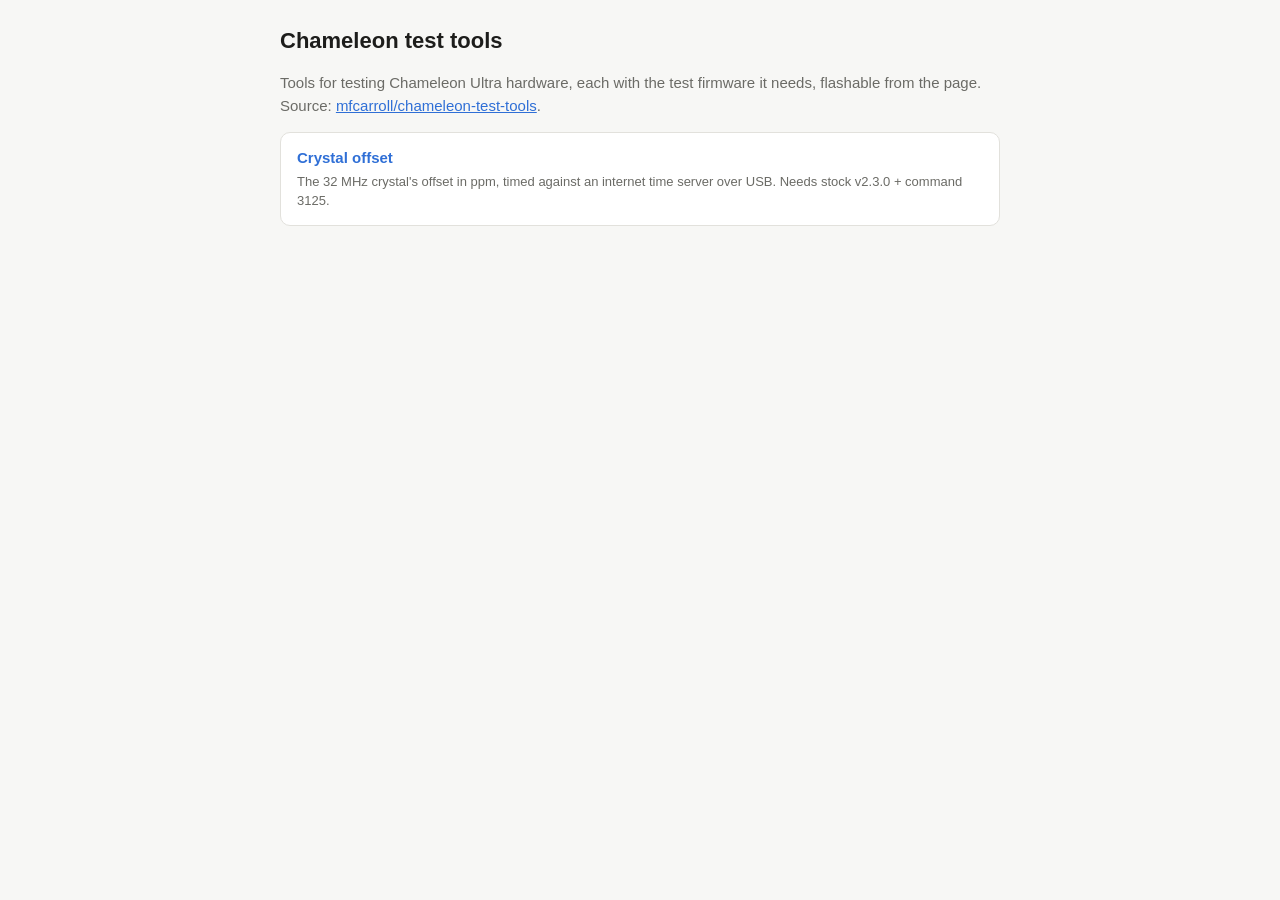
==== index.html @ 8739d701 "Crystal offset tool, with test and stock firmware for flashing Co-Authored-By: Claude Opus 5.5 <nore" ====
<!doctype html>
<html lang="en">
<head>
<meta charset="utf-8">
<meta name="viewport" content="width=device-width, initial-scale=1">
<title>Chameleon Test Tools</title>
<style>
  :root { --bg: #f7f7f5; --panel: #ffffff; --text: #1d1d1b; --muted: #6b6b66; --line: #e2e1dc; --accent: #2f6fd6; }
  @media (prefers-color-scheme: dark) {
    :root:not([data-theme="light"]) { --bg: #141413; --panel: #1e1e1c; --text: #ecebe6; --muted: #9b9a93; --line: #34332f; --accent: #6ea0f0; }
  }
  body { margin: 0; background: var(--bg); color: var(--text); font: 15px/1.5 -apple-system, BlinkMacSystemFont, "Segoe UI", Roboto, sans-serif; }
  main { max-width: 720px; margin: 0 auto; padding: 24px 16px 48px; }
  h1 { font-size: 22px; margin: 0 0 4px; }
  p { color: var(--muted); }
  a { color: var(--accent); }
  .tool { display: block; background: var(--panel); border: 1px solid var(--line); border-radius: 10px; padding: 14px 16px; margin: 12px 0; text-decoration: none; color: var(--text); }
  .tool b { color: var(--accent); }
  .tool span { display: block; color: var(--muted); font-size: 13px; margin-top: 2px; }
</style>
</head>
<body>
<main>
  <h1>Chameleon test tools</h1>
  <p>Tools for testing Chameleon Ultra hardware, each with the test firmware it needs, flashable from the page.
    Source: <a href="https://github.com/mfcarroll/chameleon-test-tools">mfcarroll/chameleon-test-tools</a>.</p>
  <a class="tool" href="crystal/"><b>Crystal offset</b>
    <span>The 32 MHz crystal's offset in ppm, timed against an internet time server over USB. Needs stock v2.3.0 + command 3125.</span></a>
</main>
</body>
</html>
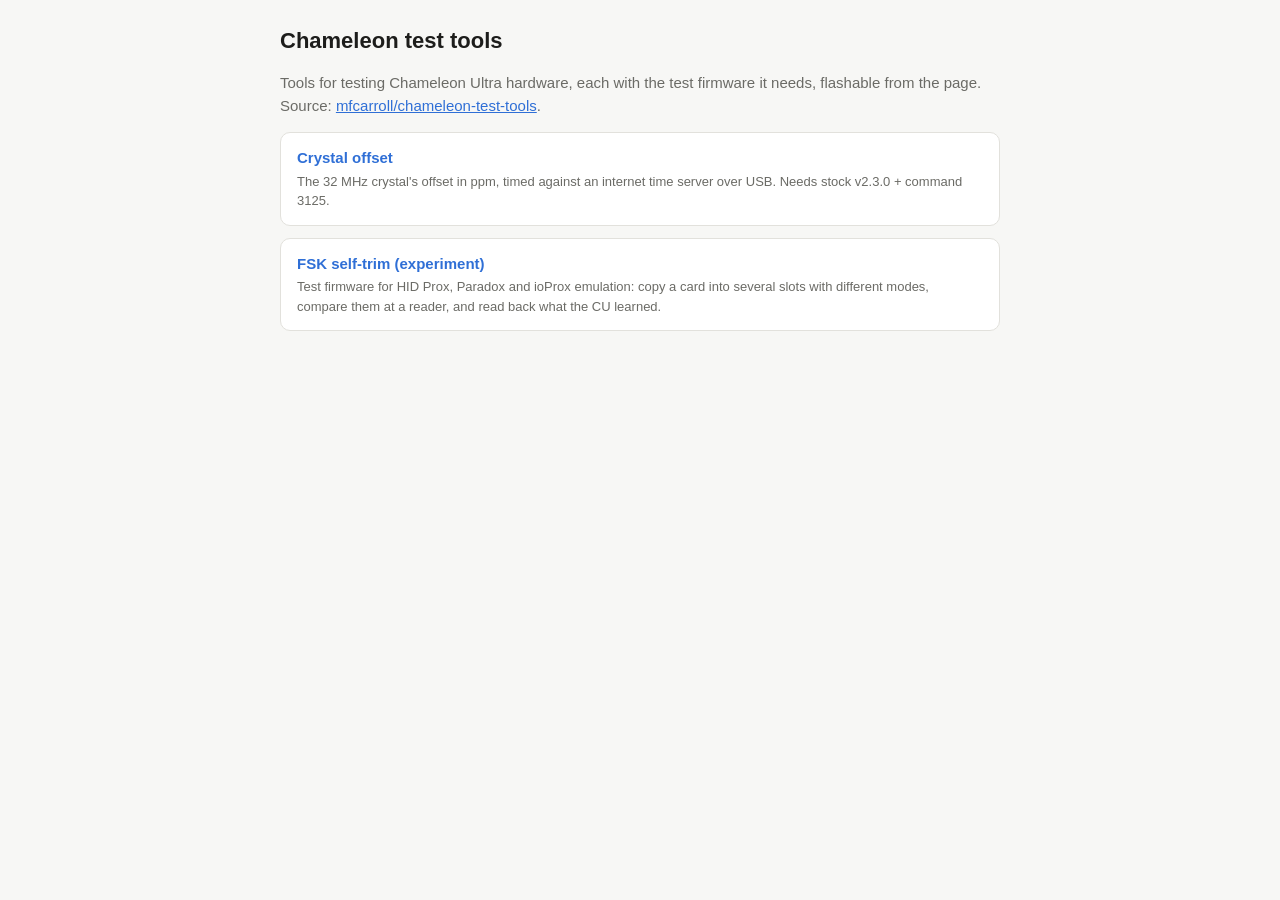
==== commit 9585ab91: "FSK self-trim experiment page, with test and stock firmware for flashing Sets per-slot emulation mod" ====
--- a/index.html
+++ b/index.html
@@ -26,6 +26,8 @@
     Source: <a href="https://github.com/mfcarroll/chameleon-test-tools">mfcarroll/chameleon-test-tools</a>.</p>
   <a class="tool" href="crystal/"><b>Crystal offset</b>
     <span>The 32 MHz crystal's offset in ppm, timed against an internet time server over USB. Needs stock v2.3.0 + command 3125.</span></a>
+  <a class="tool" href="selftrim/"><b>FSK self-trim (experiment)</b>
+    <span>Test firmware for HID Prox, Paradox and ioProx emulation: copy a card into several slots with different modes, compare them at a reader, and read back what the CU learned.</span></a>
 </main>
 </body>
 </html>
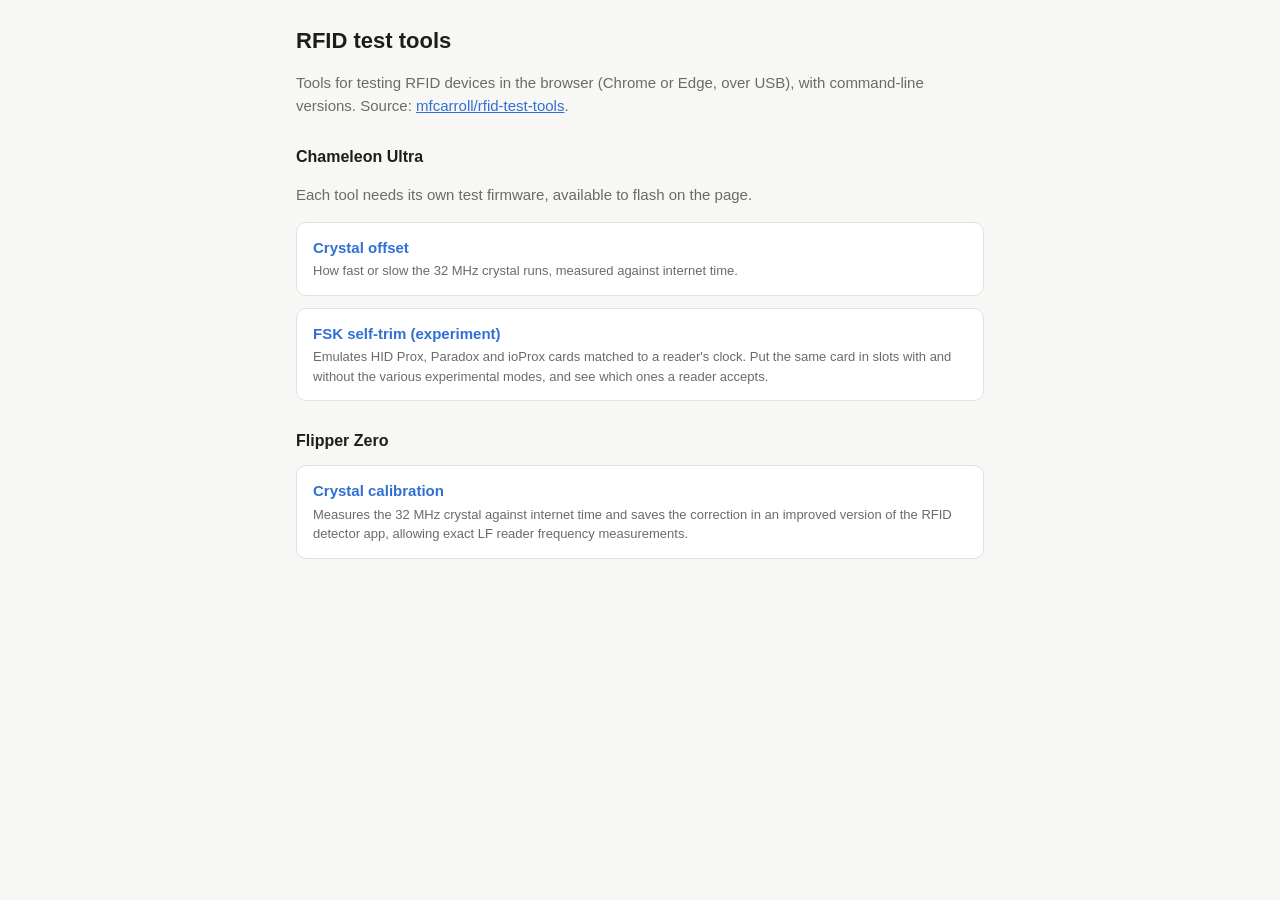
==== commit 8a16ee26: "Flipper Zero crystal calibration; tools grouped by device Pages move to chameleon/crystal/, chameleo" ====
--- a/index.html
+++ b/index.html
@@ -1,33 +1,51 @@
 <!doctype html>
 <html lang="en">
-<head>
-<meta charset="utf-8">
-<meta name="viewport" content="width=device-width, initial-scale=1">
-<title>Chameleon Test Tools</title>
-<style>
-  :root { --bg: #f7f7f5; --panel: #ffffff; --text: #1d1d1b; --muted: #6b6b66; --line: #e2e1dc; --accent: #2f6fd6; }
-  @media (prefers-color-scheme: dark) {
-    :root:not([data-theme="light"]) { --bg: #141413; --panel: #1e1e1c; --text: #ecebe6; --muted: #9b9a93; --line: #34332f; --accent: #6ea0f0; }
-  }
-  body { margin: 0; background: var(--bg); color: var(--text); font: 15px/1.5 -apple-system, BlinkMacSystemFont, "Segoe UI", Roboto, sans-serif; }
-  main { max-width: 720px; margin: 0 auto; padding: 24px 16px 48px; }
-  h1 { font-size: 22px; margin: 0 0 4px; }
-  p { color: var(--muted); }
-  a { color: var(--accent); }
-  .tool { display: block; background: var(--panel); border: 1px solid var(--line); border-radius: 10px; padding: 14px 16px; margin: 12px 0; text-decoration: none; color: var(--text); }
-  .tool b { color: var(--accent); }
-  .tool span { display: block; color: var(--muted); font-size: 13px; margin-top: 2px; }
-</style>
-</head>
-<body>
-<main>
-  <h1>Chameleon test tools</h1>
-  <p>Tools for testing Chameleon Ultra hardware, each with the test firmware it needs, flashable from the page.
-    Source: <a href="https://github.com/mfcarroll/chameleon-test-tools">mfcarroll/chameleon-test-tools</a>.</p>
-  <a class="tool" href="crystal/"><b>Crystal offset</b>
-    <span>The 32 MHz crystal's offset in ppm, timed against an internet time server over USB. Needs stock v2.3.0 + command 3125.</span></a>
-  <a class="tool" href="selftrim/"><b>FSK self-trim (experiment)</b>
-    <span>Test firmware for HID Prox, Paradox and ioProx emulation: copy a card into several slots with different modes, compare them at a reader, and read back what the CU learned.</span></a>
-</main>
-</body>
+  <head>
+    <meta charset="utf-8" />
+    <meta name="viewport" content="width=device-width, initial-scale=1" />
+    <title>RFID Test Tools</title>
+    <link rel="stylesheet" href="common/style.css" />
+  </head>
+  <body class="home">
+    <main>
+      <h1>RFID test tools</h1>
+      <p>
+        Tools for testing RFID devices in the browser (Chrome or Edge, over
+        USB), with command-line versions. Source:
+        <a href="https://github.com/mfcarroll/rfid-test-tools"
+          >mfcarroll/rfid-test-tools</a
+        >.
+      </p>
+
+      <h2>Chameleon Ultra</h2>
+      <p>
+        Each tool needs its own test firmware, available to flash on the page.
+      </p>
+      <a class="tool" href="chameleon/crystal/"
+        ><b>Crystal offset</b>
+        <span
+          >How fast or slow the 32 MHz crystal runs, measured against internet
+          time.</span
+        ></a
+      >
+      <a class="tool" href="chameleon/selftrim/"
+        ><b>FSK self-trim (experiment)</b>
+        <span
+          >Emulates HID Prox, Paradox and ioProx cards matched to a reader's
+          clock. Put the same card in slots with and without the various
+          experimental modes, and see which ones a reader accepts.</span
+        ></a
+      >
+
+      <h2>Flipper Zero</h2>
+      <a class="tool" href="flipper/crystal/"
+        ><b>Crystal calibration</b>
+        <span
+          >Measures the 32 MHz crystal against internet time and saves the
+          correction in an improved version of the RFID detector app, allowing
+          exact LF reader frequency measurements.</span
+        ></a
+      >
+    </main>
+  </body>
 </html>
--- a/common/style.css
+++ b/common/style.css
@@ -0,0 +1,257 @@
+/* Shared by every page. Colors are tokens on :root, with a dark theme. */
+
+:root {
+  --bg: #f7f7f5;
+  --panel: #ffffff;
+  --text: #1d1d1b;
+  --muted: #6b6b66;
+  --line: #e2e1dc;
+  --accent: #2f6fd6;
+  --good: #1f8a4c;
+  --warn: #b26b00;
+  --bad: #c0392b;
+  --dot: #9aa3b2;
+  --fast: #2f6fd6;
+  --hl: #eef3fc;
+}
+@media (prefers-color-scheme: dark) {
+  :root:not([data-theme="light"]) {
+    --bg: #141413;
+    --panel: #1e1e1c;
+    --text: #ecebe6;
+    --muted: #9b9a93;
+    --line: #34332f;
+    --accent: #6ea0f0;
+    --good: #4cc47f;
+    --warn: #e0a040;
+    --bad: #ef6b5b;
+    --dot: #5d6470;
+    --fast: #6ea0f0;
+    --hl: #232a36;
+  }
+}
+* {
+  box-sizing: border-box;
+}
+body {
+  margin: 0;
+  background: var(--bg);
+  color: var(--text);
+  font:
+    15px/1.5 -apple-system,
+    BlinkMacSystemFont,
+    "Segoe UI",
+    Roboto,
+    sans-serif;
+}
+main {
+  max-width: 880px;
+  margin: 0 auto;
+  padding: 24px 16px 48px;
+}
+h1 {
+  font-size: 22px;
+  margin: 0 0 4px;
+}
+.sub {
+  color: var(--muted);
+  margin: 0 0 20px;
+}
+section {
+  background: var(--panel);
+  border: 1px solid var(--line);
+  border-radius: 10px;
+  padding: 16px;
+  margin-bottom: 16px;
+}
+h2 {
+  font-size: 15px;
+  margin: 0 0 12px;
+}
+h3 {
+  font-size: 14px;
+  margin: 14px 0 4px;
+}
+.row {
+  display: flex;
+  flex-wrap: wrap;
+  gap: 10px 16px;
+  align-items: center;
+}
+label {
+  color: var(--muted);
+  font-size: 13px;
+  display: flex;
+  gap: 6px;
+  align-items: center;
+}
+select,
+input {
+  font: inherit;
+  padding: 4px 6px;
+  border: 1px solid var(--line);
+  border-radius: 6px;
+  background: var(--bg);
+  color: var(--text);
+}
+input[type="number"] {
+  width: 90px;
+}
+button {
+  font: inherit;
+  padding: 6px 14px;
+  border-radius: 6px;
+  border: 1px solid var(--line);
+  background: var(--bg);
+  color: var(--text);
+  cursor: pointer;
+}
+button.primary {
+  background: var(--accent);
+  border-color: var(--accent);
+  color: #fff;
+}
+button:disabled {
+  opacity: 0.45;
+  cursor: default;
+}
+.grid {
+  display: grid;
+  grid-template-columns: repeat(auto-fit, minmax(150px, 1fr));
+  gap: 12px;
+}
+.stat .k {
+  color: var(--muted);
+  font-size: 12px;
+}
+.stat .v {
+  font-variant-numeric: tabular-nums;
+  font-size: 17px;
+}
+.big {
+  font-size: 34px;
+  font-weight: 600;
+  font-variant-numeric: tabular-nums;
+}
+.note {
+  color: var(--muted);
+  font-size: 13px;
+}
+.ok {
+  color: var(--good);
+}
+.warn {
+  color: var(--warn);
+}
+.bad {
+  color: var(--bad);
+}
+canvas {
+  width: 100%;
+  height: 220px;
+  display: block;
+}
+pre {
+  margin: 0;
+  max-height: 220px;
+  overflow: auto;
+  font:
+    12px/1.45 ui-monospace,
+    Menlo,
+    monospace;
+  color: var(--muted);
+  white-space: pre-wrap;
+}
+pre.cmd {
+  background: var(--bg);
+  border: 1px solid var(--line);
+  border-radius: 6px;
+  padding: 8px 10px;
+  color: var(--text);
+  max-height: none;
+  overflow-x: auto;
+  white-space: pre;
+}
+code {
+  font:
+    13px ui-monospace,
+    Menlo,
+    monospace;
+}
+ul,
+ol {
+  margin: 6px 0 0;
+  padding-left: 20px;
+}
+a {
+  color: var(--accent);
+}
+a.back {
+  display: inline-block;
+  margin-bottom: 10px;
+  font-size: 13px;
+  text-decoration: none;
+}
+
+
+/* tables (self-trim) */
+.tablewrap {
+  overflow-x: auto;
+}
+table {
+  border-collapse: collapse;
+  width: 100%;
+  font-variant-numeric: tabular-nums;
+}
+th,
+td {
+  text-align: left;
+  padding: 6px 8px;
+  border-bottom: 1px solid var(--line);
+  white-space: nowrap;
+}
+th {
+  color: var(--muted);
+  font-weight: 500;
+  font-size: 13px;
+}
+tr.active td {
+  background: var(--hl);
+}
+td.dim {
+  color: var(--muted);
+}
+li {
+  margin: 2px 0;
+}
+
+/* home page */
+.home main {
+  max-width: 720px;
+}
+.home h2 {
+  font-size: 16px;
+  margin: 28px 0 0;
+}
+.home p {
+  color: var(--muted);
+}
+.tool {
+  display: block;
+  background: var(--panel);
+  border: 1px solid var(--line);
+  border-radius: 10px;
+  padding: 14px 16px;
+  margin: 12px 0;
+  text-decoration: none;
+  color: var(--text);
+}
+.tool b {
+  color: var(--accent);
+}
+.tool span {
+  display: block;
+  color: var(--muted);
+  font-size: 13px;
+  margin-top: 2px;
+}
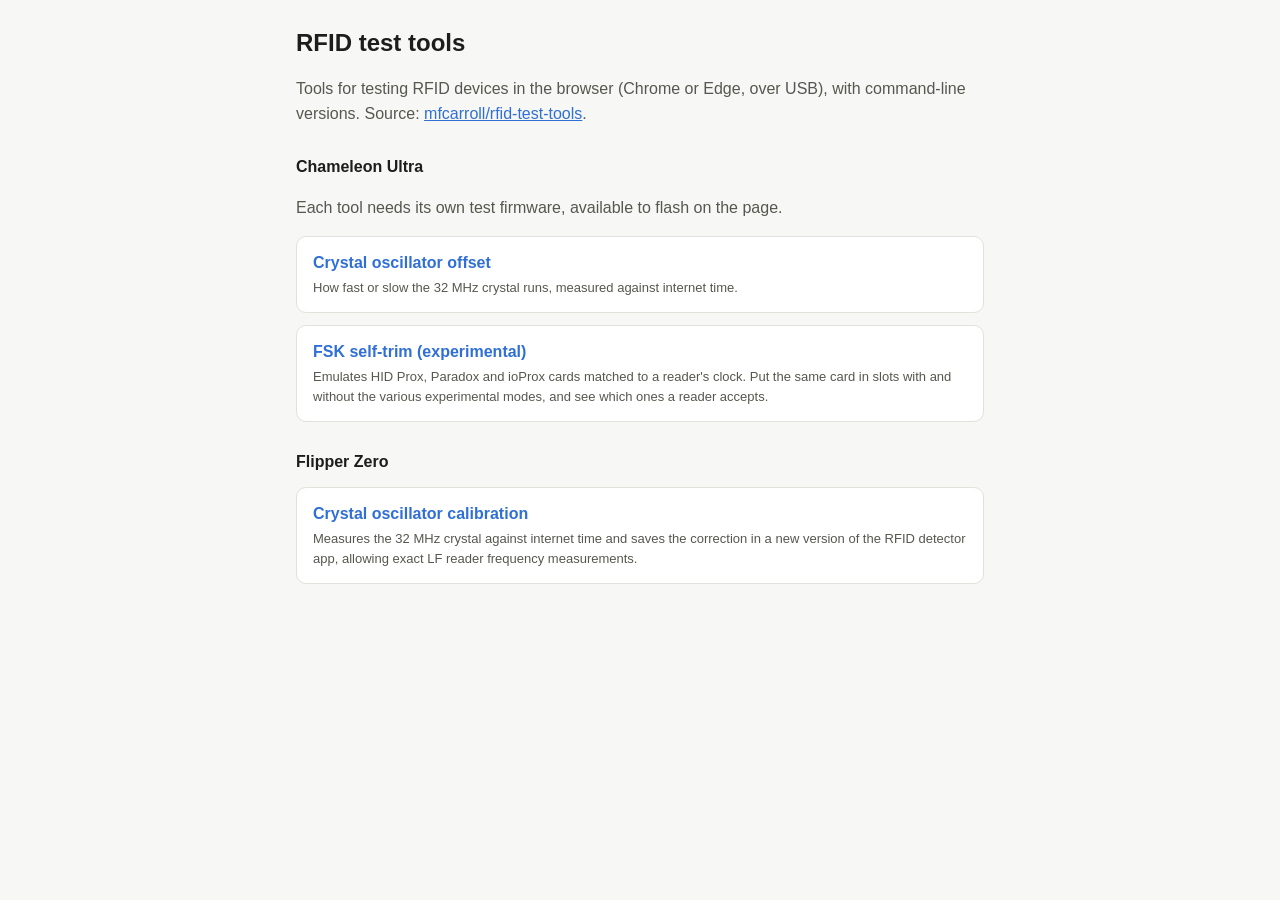
==== commit b8aa57ac: "Crystal pages: step-by-step layout, live estimate and plots - Both crystal pages show one step at a " ====
--- a/index.html
+++ b/index.html
@@ -4,7 +4,7 @@
     <meta charset="utf-8" />
     <meta name="viewport" content="width=device-width, initial-scale=1" />
     <title>RFID Test Tools</title>
-    <link rel="stylesheet" href="common/style.css" />
+    <link rel="stylesheet" href="common/style.css?v=fdd7bcf6c4" />
   </head>
   <body class="home">
     <main>
@@ -22,14 +22,14 @@
         Each tool needs its own test firmware, available to flash on the page.
       </p>
       <a class="tool" href="chameleon/crystal/"
-        ><b>Crystal offset</b>
+        ><b>Crystal oscillator offset</b>
         <span
           >How fast or slow the 32 MHz crystal runs, measured against internet
           time.</span
         ></a
       >
       <a class="tool" href="chameleon/selftrim/"
-        ><b>FSK self-trim (experiment)</b>
+        ><b>FSK self-trim (experimental)</b>
         <span
           >Emulates HID Prox, Paradox and ioProx cards matched to a reader's
           clock. Put the same card in slots with and without the various
@@ -39,10 +39,10 @@
 
       <h2>Flipper Zero</h2>
       <a class="tool" href="flipper/crystal/"
-        ><b>Crystal calibration</b>
+        ><b>Crystal oscillator calibration</b>
         <span
           >Measures the 32 MHz crystal against internet time and saves the
-          correction in an improved version of the RFID detector app, allowing
+          correction in a new version of the RFID detector app, allowing
           exact LF reader frequency measurements.</span
         ></a
       >
--- a/common/style.css
+++ b/common/style.css
@@ -4,7 +4,7 @@
   --bg: #f7f7f5;
   --panel: #ffffff;
   --text: #1d1d1b;
-  --muted: #6b6b66;
+  --muted: #57574f;
   --line: #e2e1dc;
   --accent: #2f6fd6;
   --good: #1f8a4c;
@@ -13,13 +13,14 @@
   --dot: #9aa3b2;
   --fast: #2f6fd6;
   --hl: #eef3fc;
+  --on-accent: #ffffff;
 }
 @media (prefers-color-scheme: dark) {
   :root:not([data-theme="light"]) {
     --bg: #141413;
     --panel: #1e1e1c;
     --text: #ecebe6;
-    --muted: #9b9a93;
+    --muted: #b3b2aa;
     --line: #34332f;
     --accent: #6ea0f0;
     --good: #4cc47f;
@@ -28,6 +29,7 @@
     --dot: #5d6470;
     --fast: #6ea0f0;
     --hl: #232a36;
+    --on-accent: #141413;
   }
 }
 * {
@@ -38,7 +40,7 @@
   background: var(--bg);
   color: var(--text);
   font:
-    15px/1.5 -apple-system,
+    16px/1.55 -apple-system,
     BlinkMacSystemFont,
     "Segoe UI",
     Roboto,
@@ -50,7 +52,7 @@
   padding: 24px 16px 48px;
 }
 h1 {
-  font-size: 22px;
+  font-size: 24px;
   margin: 0 0 4px;
 }
 .sub {
@@ -65,11 +67,11 @@
   margin-bottom: 16px;
 }
 h2 {
+  font-size: 17px;
+  margin: 0 0 12px;
+}
+h3 {
   font-size: 15px;
-  margin: 0 0 12px;
-}
-h3 {
-  font-size: 14px;
   margin: 14px 0 4px;
 }
 .row {
@@ -80,7 +82,7 @@
 }
 label {
   color: var(--muted);
-  font-size: 13px;
+  font-size: 14px;
   display: flex;
   gap: 6px;
   align-items: center;
@@ -109,7 +111,7 @@
 button.primary {
   background: var(--accent);
   border-color: var(--accent);
-  color: #fff;
+  color: var(--on-accent);
 }
 button:disabled {
   opacity: 0.45;
@@ -122,11 +124,11 @@
 }
 .stat .k {
   color: var(--muted);
-  font-size: 12px;
+  font-size: 13px;
 }
 .stat .v {
   font-variant-numeric: tabular-nums;
-  font-size: 17px;
+  font-size: 18px;
 }
 .big {
   font-size: 34px;
@@ -135,7 +137,7 @@
 }
 .note {
   color: var(--muted);
-  font-size: 13px;
+  font-size: 14px;
 }
 .ok {
   color: var(--good);
@@ -156,7 +158,7 @@
   max-height: 220px;
   overflow: auto;
   font:
-    12px/1.45 ui-monospace,
+    13px/1.5 ui-monospace,
     Menlo,
     monospace;
   color: var(--muted);
@@ -174,7 +176,7 @@
 }
 code {
   font:
-    13px ui-monospace,
+    14px ui-monospace,
     Menlo,
     monospace;
 }
@@ -189,10 +191,190 @@
 a.back {
   display: inline-block;
   margin-bottom: 10px;
+  font-size: 14px;
+  text-decoration: none;
+}
+
+
+/* stepped pages (Flipper crystal): main[data-state] shows the parts of the flow for that step */
+.steps {
+  display: flex;
+  gap: 20px;
+  list-style: none;
+  padding: 0;
+  margin: 0 0 14px;
+  font-size: 14px;
+  color: var(--muted);
+}
+.steps li {
+  display: flex;
+  align-items: center;
+  gap: 8px;
+  margin: 0;
+}
+.steps span {
+  width: 22px;
+  height: 22px;
+  border-radius: 50%;
+  border: 1px solid var(--line);
+  display: inline-flex;
+  align-items: center;
+  justify-content: center;
+  font-size: 12px;
+}
+.steps .current {
+  color: var(--text);
+}
+.steps .current span {
+  background: var(--accent);
+  border-color: var(--accent);
+  color: var(--on-accent);
+}
+.steps .done span {
+  background: var(--good);
+  border-color: var(--good);
+  color: var(--on-accent);
+}
+.only-connect,
+.only-ready,
+.only-run,
+.only-done,
+.run-done {
+  display: none;
+}
+main[data-state="connect"] .only-connect,
+main[data-state="ready"] .only-ready,
+main[data-state="run"] .only-run,
+main[data-state="done"] .only-done {
+  display: block;
+}
+main[data-state="run"] .run-done,
+main[data-state="done"] .run-done {
+  display: grid;
+}
+main:not([data-state="run"]) .not-run {
+  display: block;
+}
+.not-run {
+  display: none;
+}
+main[data-state="run"] .row.only-run,
+main[data-state="done"] .row.only-done {
+  display: flex;
+}
+.flow h2 {
+  margin-bottom: 6px;
+}
+.flow .phase::first-letter {
+  text-transform: uppercase;
+}
+.flow .note {
+  margin: 0 0 4px;
+}
+.flow .gap-top {
+  margin-top: 14px;
+}
+.flow .aside {
+  margin-top: 14px;
+  padding-top: 10px;
+  border-top: 1px solid var(--line);
+}
+.row.spread {
+  justify-content: space-between;
+  align-items: flex-start;
+}
+.gap-top {
+  margin-top: 14px;
+}
+.title {
+  font-size: 16px;
+  font-weight: 600;
+}
+.small {
+  font-size: 14px;
+}
+.bar {
+  height: 6px;
+  border-radius: 3px;
+  background: var(--bg);
+  border: 1px solid var(--line);
+  overflow: hidden;
+  margin: 10px 0 14px;
+}
+.bar div {
+  height: 100%;
+  width: 0;
+  background: var(--accent);
+}
+details.options {
+  margin-top: 10px;
+  font-size: 14px;
+  color: var(--muted);
+}
+details.options summary {
+  cursor: pointer;
+}
+details.options label {
+  margin-top: 8px;
+}
+details.fold {
+  border-top: 1px solid var(--line);
+  padding: 4px 0;
+}
+details.fold:last-of-type {
+  border-bottom: 1px solid var(--line);
+}
+details.fold > summary {
+  list-style: none;
+  cursor: pointer;
+  display: flex;
+  justify-content: space-between;
+  align-items: center;
+  padding: 10px 2px;
+}
+details.fold > summary::-webkit-details-marker {
+  display: none;
+}
+details.fold > summary::after {
+  content: "›";
+  color: var(--muted);
+  font-size: 18px;
+  transform: rotate(90deg);
+  transition: transform 0.15s;
+}
+details.fold[open] > summary::after {
+  transform: rotate(-90deg);
+}
+details.fold > summary h2 {
+  margin: 0;
+}
+details.fold > :not(summary) {
+  margin-bottom: 14px;
+}
+.plots {
+  display: grid;
+  grid-template-columns: repeat(auto-fit, minmax(min(100%, 380px), 1fr));
+  gap: 16px;
+  margin-top: 14px;
+}
+figure {
+  margin: 0;
+}
+figure h3 {
+  margin-top: 0;
+}
+details.about {
+  margin-top: 6px;
+  font-size: 14px;
+}
+details.about summary {
+  cursor: pointer;
+  color: var(--accent);
   font-size: 13px;
-  text-decoration: none;
-}
-
+}
+details.about p {
+  margin: 6px 0 0;
+}
 
 /* tables (self-trim) */
 .tablewrap {
@@ -213,7 +395,7 @@
 th {
   color: var(--muted);
   font-weight: 500;
-  font-size: 13px;
+  font-size: 14px;
 }
 tr.active td {
   background: var(--hl);
@@ -255,3 +437,59 @@
   font-size: 13px;
   margin-top: 2px;
 }
+
+/* command line tabs, copyable commands and the options list */
+.tabs {
+  display: flex;
+  gap: 4px;
+  border-bottom: 1px solid var(--line);
+  margin: 12px 0 10px;
+}
+.tabs button {
+  border: none;
+  border-bottom: 2px solid transparent;
+  border-radius: 0;
+  background: none;
+  color: var(--muted);
+  padding: 6px 12px;
+  margin-bottom: -1px;
+}
+.tabs button[aria-selected="true"] {
+  color: var(--text);
+  border-bottom-color: var(--accent);
+}
+.cmdbox {
+  position: relative;
+}
+.cmdbox pre.cmd {
+  padding-right: 76px;
+}
+.cmdbox button.copy {
+  position: absolute;
+  top: 6px;
+  right: 6px;
+  padding: 3px 10px;
+  font-size: 13px;
+}
+dl.options-list {
+  display: grid;
+  grid-template-columns: max-content 1fr;
+  gap: 6px 16px;
+  margin: 6px 0 0;
+}
+dl.options-list dt {
+  margin: 0;
+}
+dl.options-list dd {
+  margin: 0;
+  color: var(--muted);
+}
+@media (max-width: 520px) {
+  dl.options-list {
+    grid-template-columns: 1fr;
+    gap: 2px;
+  }
+  dl.options-list dd {
+    margin-bottom: 8px;
+  }
+}
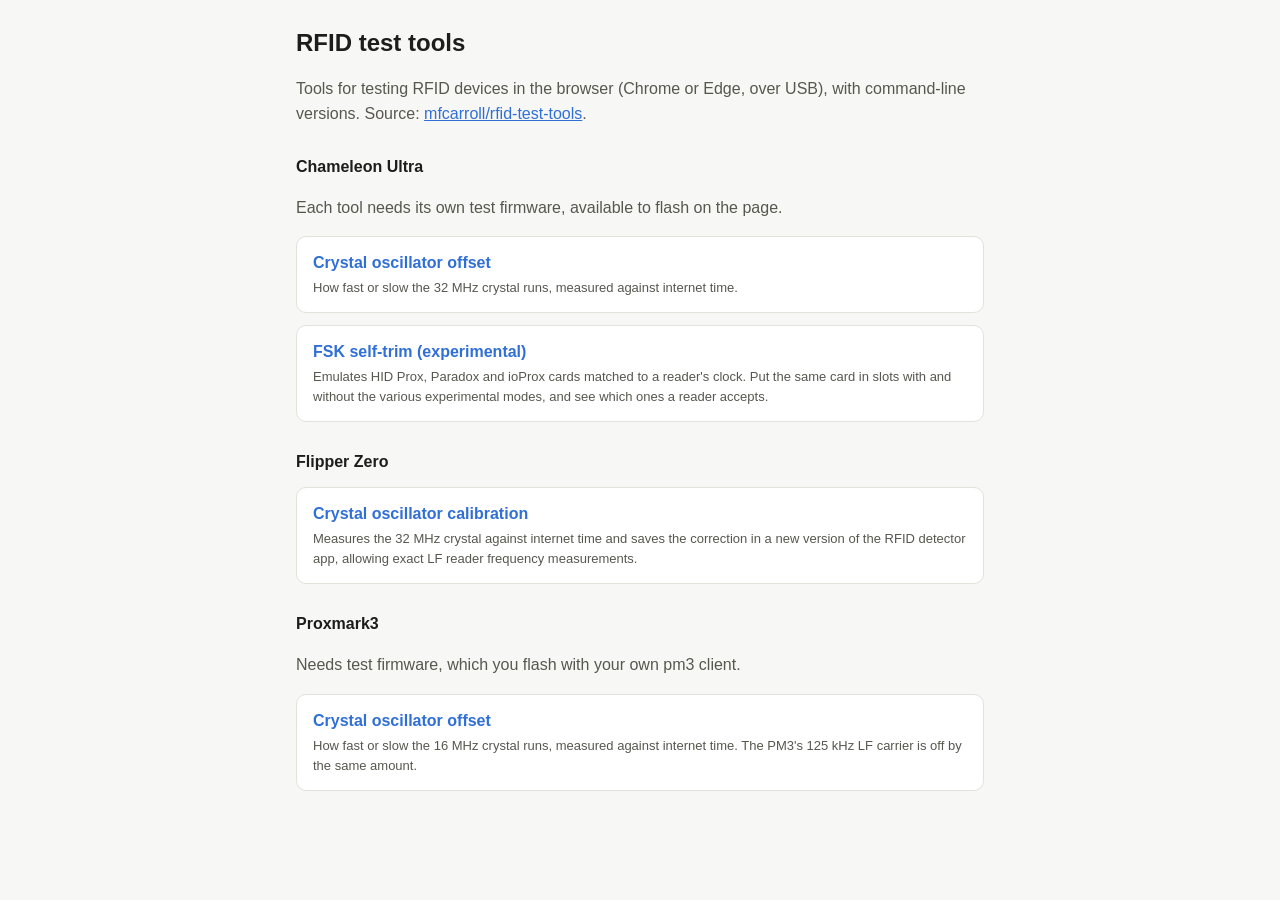
==== commit c7925fe8: "Proxmark3 crystal offset page and script - proxmark3/crystal/: the page, pm3_crystal.py and a self-t" ====
--- a/index.html
+++ b/index.html
@@ -46,6 +46,16 @@
           exact LF reader frequency measurements.</span
         ></a
       >
+
+      <h2>Proxmark3</h2>
+      <p>Needs test firmware, which you flash with your own pm3 client.</p>
+      <a class="tool" href="proxmark3/crystal/"
+        ><b>Crystal oscillator offset</b>
+        <span
+          >How fast or slow the 16 MHz crystal runs, measured against internet
+          time. The PM3's 125 kHz LF carrier is off by the same amount.</span
+        ></a
+      >
     </main>
   </body>
 </html>
